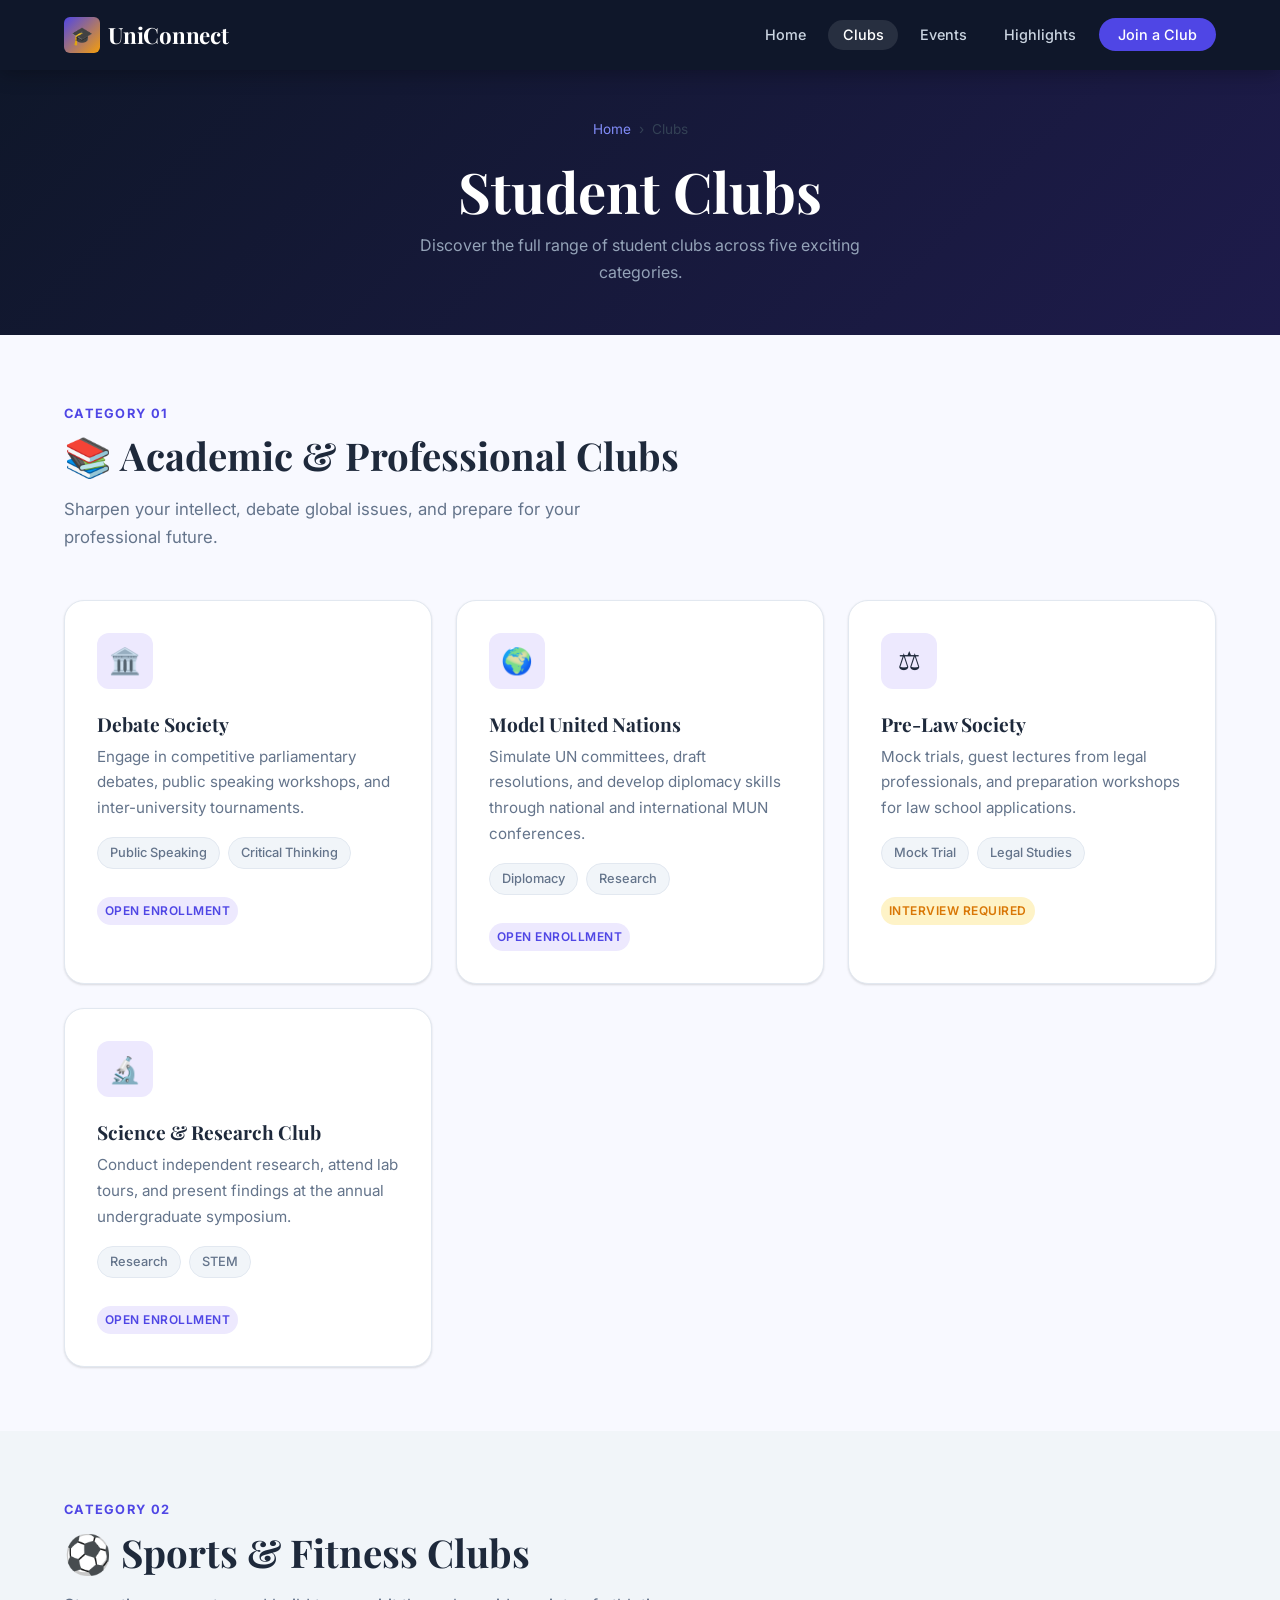
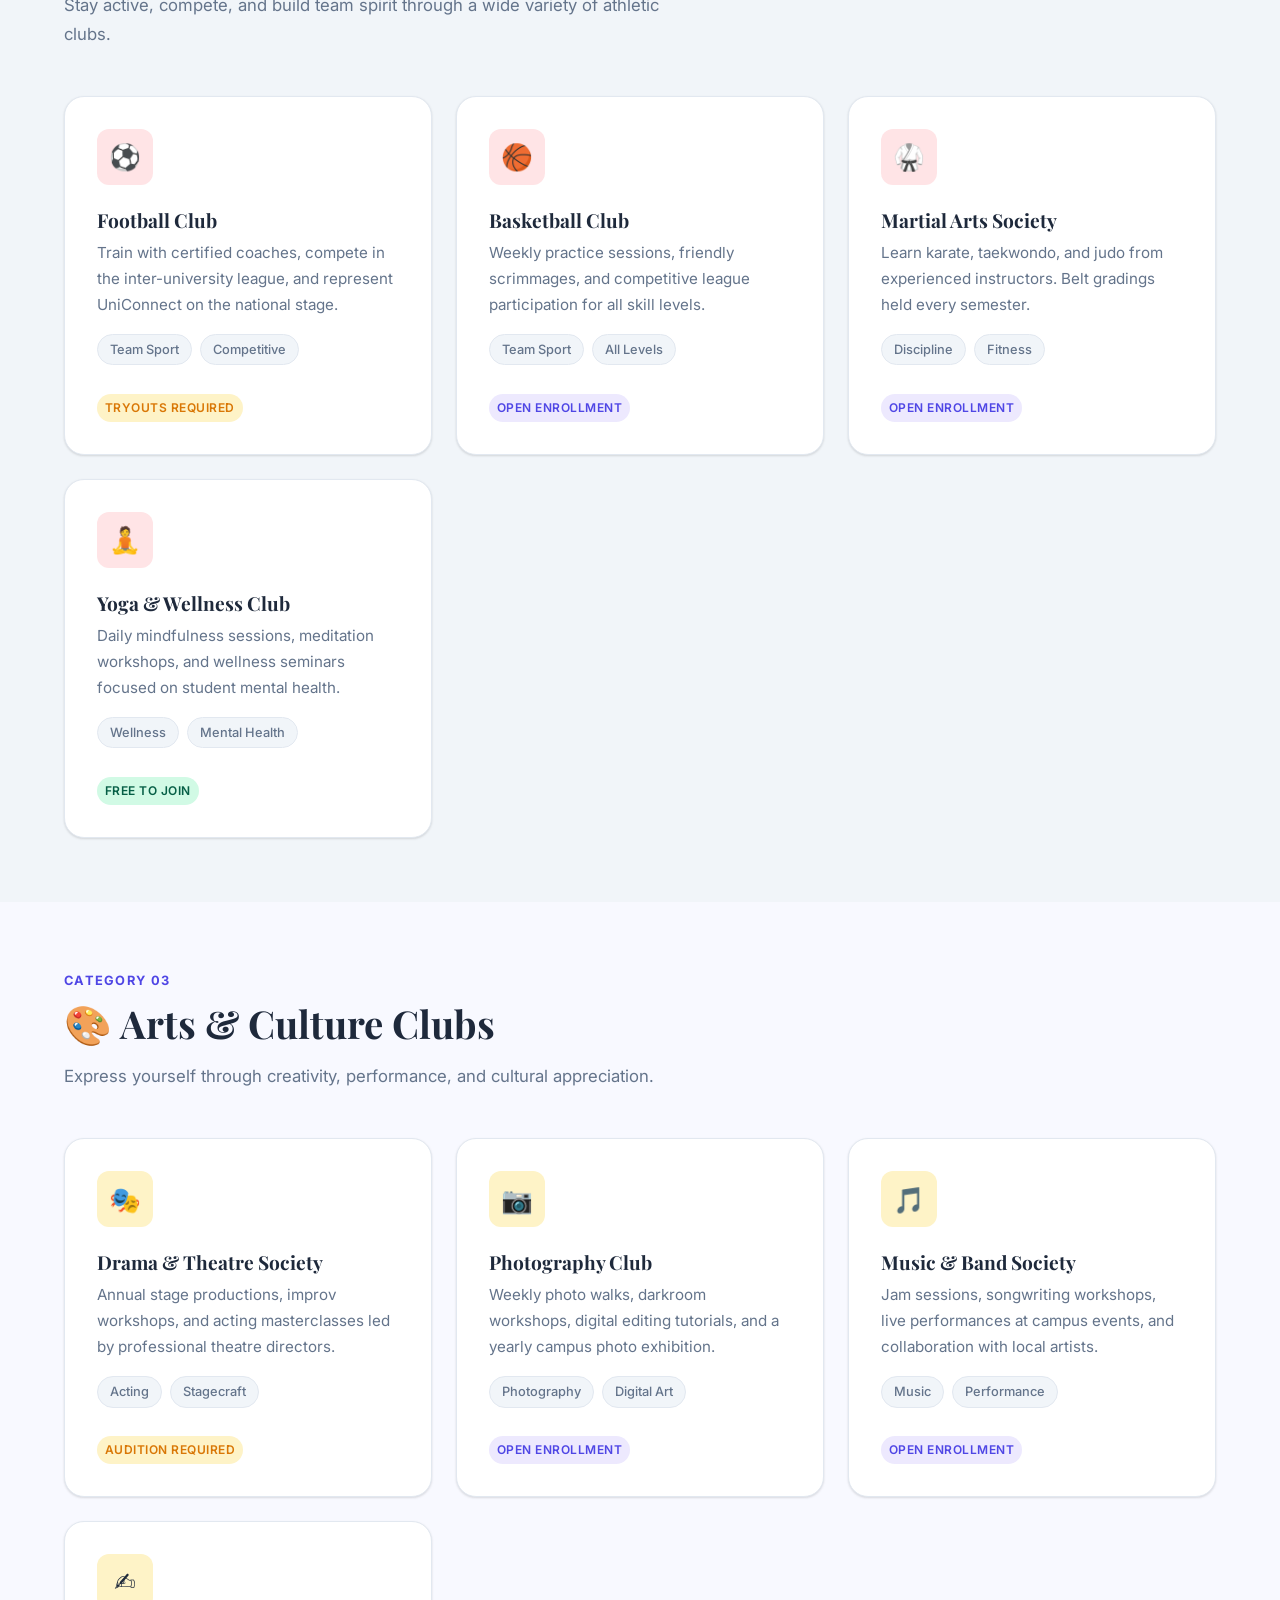
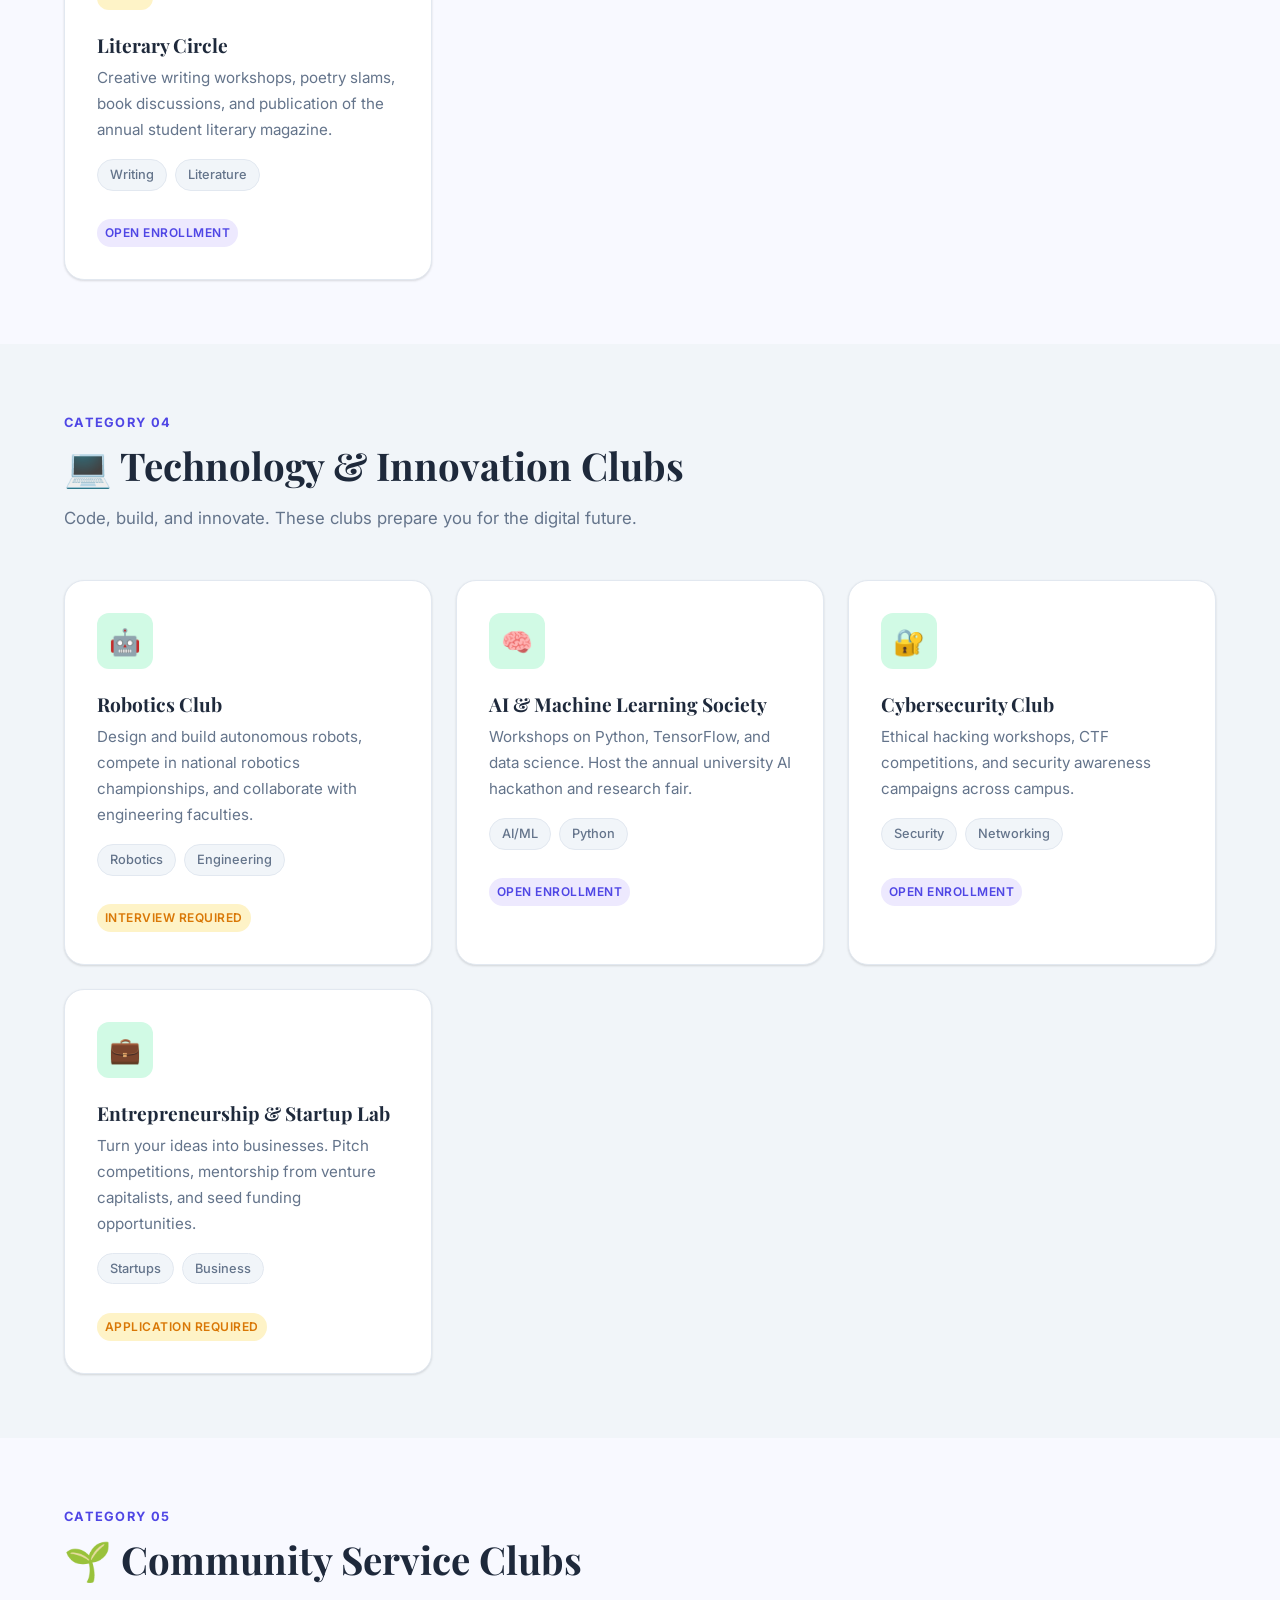
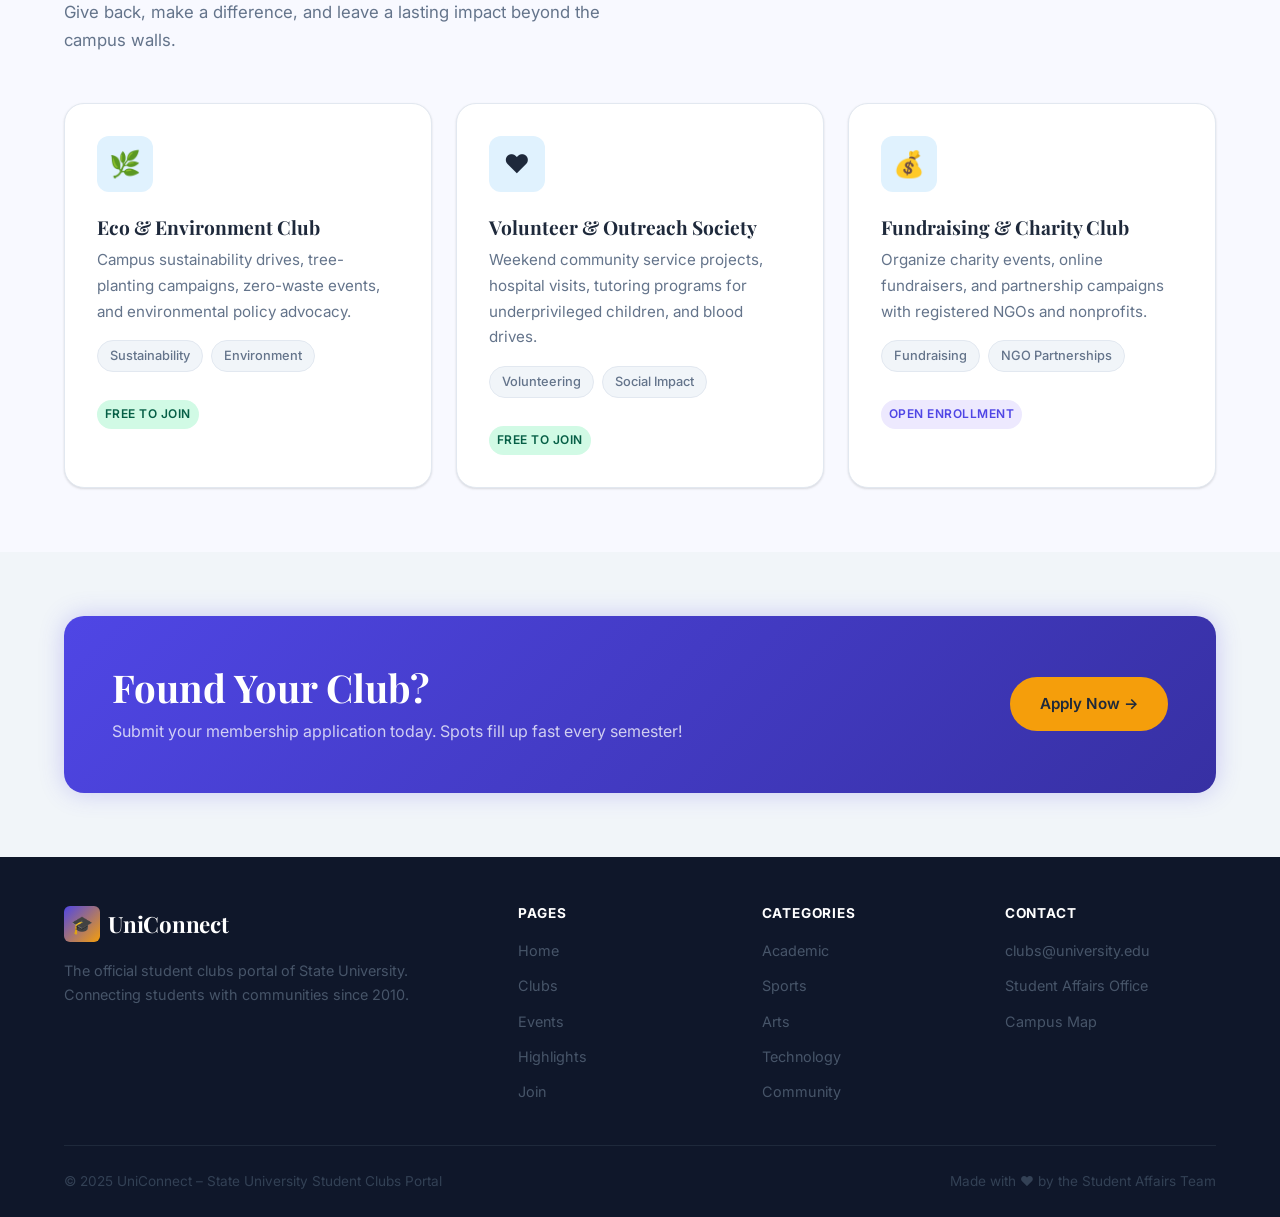
==== src/clubs.html @ 22e26b73 "scaffold the assignment project" ====
<!DOCTYPE html>
<html lang="en">
<head>
  <meta charset="UTF-8" />
  <meta name="viewport" content="width=device-width, initial-scale=1.0" />
  <meta name="description" content="Explore all student club categories at UniConnect – Academic, Sports, Arts, Technology, and Community Service clubs for every student." />
  <title>Student Clubs | UniConnect</title>
  <link rel="stylesheet" href="../styles/style.css" />
</head>
<body>

  <!-- ========== NAVBAR ========== -->
  <nav class="navbar" role="navigation" aria-label="Main navigation">
    <div class="container">
      <a href="index.html" class="nav-brand">
        <div class="brand-icon">🎓</div>
        UniConnect
      </a>
      <button class="nav-toggle" id="navToggle" aria-label="Toggle navigation" aria-expanded="false">
        <span></span><span></span><span></span>
      </button>
      <ul class="nav-links" id="navLinks" role="list">
        <li><a href="index.html">Home</a></li>
        <li><a href="clubs.html" class="active" aria-current="page">Clubs</a></li>
        <li><a href="events.html">Events</a></li>
        <li><a href="highlights.html">Highlights</a></li>
        <li><a href="join.html" class="nav-cta">Join a Club</a></li>
      </ul>
    </div>
  </nav>

  <!-- ========== PAGE HEADER ========== -->
  <header class="page-header" id="clubs-header">
    <div class="container">
      <nav class="breadcrumb" aria-label="Breadcrumb">
        <a href="index.html">Home</a>
        <span>›</span>
        <span>Clubs</span>
      </nav>
      <h1>Student Clubs</h1>
      <p>Discover the full range of student clubs across five exciting categories.</p>
    </div>
  </header>

  <!-- ========== ACADEMIC CLUBS ========== -->
  <section class="section" id="academic">
    <div class="container">
      <div class="section-header">
        <span class="section-label">Category 01</span>
        <h2>📚 Academic &amp; Professional Clubs</h2>
        <p>Sharpen your intellect, debate global issues, and prepare for your professional future.</p>
      </div>
      <div class="cards-grid">

        <div class="card">
          <div class="card-icon card-icon-primary">🏛️</div>
          <h3>Debate Society</h3>
          <p>Engage in competitive parliamentary debates, public speaking workshops, and inter-university tournaments.</p>
          <div class="tags">
            <span class="tag">Public Speaking</span>
            <span class="tag">Critical Thinking</span>
          </div>
          <br/>
          <span class="badge badge-primary">Open Enrollment</span>
        </div>

        <div class="card">
          <div class="card-icon card-icon-primary">🌍</div>
          <h3>Model United Nations</h3>
          <p>Simulate UN committees, draft resolutions, and develop diplomacy skills through national and international MUN conferences.</p>
          <div class="tags">
            <span class="tag">Diplomacy</span>
            <span class="tag">Research</span>
          </div>
          <br/>
          <span class="badge badge-primary">Open Enrollment</span>
        </div>

        <div class="card">
          <div class="card-icon card-icon-primary">⚖️</div>
          <h3>Pre-Law Society</h3>
          <p>Mock trials, guest lectures from legal professionals, and preparation workshops for law school applications.</p>
          <div class="tags">
            <span class="tag">Mock Trial</span>
            <span class="tag">Legal Studies</span>
          </div>
          <br/>
          <span class="badge badge-accent">Interview Required</span>
        </div>

        <div class="card">
          <div class="card-icon card-icon-primary">🔬</div>
          <h3>Science &amp; Research Club</h3>
          <p>Conduct independent research, attend lab tours, and present findings at the annual undergraduate symposium.</p>
          <div class="tags">
            <span class="tag">Research</span>
            <span class="tag">STEM</span>
          </div>
          <br/>
          <span class="badge badge-primary">Open Enrollment</span>
        </div>

      </div>
    </div>
  </section>

  <!-- ========== SPORTS CLUBS ========== -->
  <section class="section section-alt" id="sports">
    <div class="container">
      <div class="section-header">
        <span class="section-label">Category 02</span>
        <h2>⚽ Sports &amp; Fitness Clubs</h2>
        <p>Stay active, compete, and build team spirit through a wide variety of athletic clubs.</p>
      </div>
      <div class="cards-grid">

        <div class="card">
          <div class="card-icon card-icon-rose">⚽</div>
          <h3>Football Club</h3>
          <p>Train with certified coaches, compete in the inter-university league, and represent UniConnect on the national stage.</p>
          <div class="tags">
            <span class="tag">Team Sport</span>
            <span class="tag">Competitive</span>
          </div>
          <br/>
          <span class="badge badge-accent">Tryouts Required</span>
        </div>

        <div class="card">
          <div class="card-icon card-icon-rose">🏀</div>
          <h3>Basketball Club</h3>
          <p>Weekly practice sessions, friendly scrimmages, and competitive league participation for all skill levels.</p>
          <div class="tags">
            <span class="tag">Team Sport</span>
            <span class="tag">All Levels</span>
          </div>
          <br/>
          <span class="badge badge-primary">Open Enrollment</span>
        </div>

        <div class="card">
          <div class="card-icon card-icon-rose">🥋</div>
          <h3>Martial Arts Society</h3>
          <p>Learn karate, taekwondo, and judo from experienced instructors. Belt gradings held every semester.</p>
          <div class="tags">
            <span class="tag">Discipline</span>
            <span class="tag">Fitness</span>
          </div>
          <br/>
          <span class="badge badge-primary">Open Enrollment</span>
        </div>

        <div class="card">
          <div class="card-icon card-icon-rose">🧘</div>
          <h3>Yoga &amp; Wellness Club</h3>
          <p>Daily mindfulness sessions, meditation workshops, and wellness seminars focused on student mental health.</p>
          <div class="tags">
            <span class="tag">Wellness</span>
            <span class="tag">Mental Health</span>
          </div>
          <br/>
          <span class="badge badge-success">Free to Join</span>
        </div>

      </div>
    </div>
  </section>

  <!-- ========== ARTS CLUBS ========== -->
  <section class="section" id="arts">
    <div class="container">
      <div class="section-header">
        <span class="section-label">Category 03</span>
        <h2>🎨 Arts &amp; Culture Clubs</h2>
        <p>Express yourself through creativity, performance, and cultural appreciation.</p>
      </div>
      <div class="cards-grid">

        <div class="card">
          <div class="card-icon card-icon-accent">🎭</div>
          <h3>Drama &amp; Theatre Society</h3>
          <p>Annual stage productions, improv workshops, and acting masterclasses led by professional theatre directors.</p>
          <div class="tags">
            <span class="tag">Acting</span>
            <span class="tag">Stagecraft</span>
          </div>
          <br/>
          <span class="badge badge-accent">Audition Required</span>
        </div>

        <div class="card">
          <div class="card-icon card-icon-accent">📷</div>
          <h3>Photography Club</h3>
          <p>Weekly photo walks, darkroom workshops, digital editing tutorials, and a yearly campus photo exhibition.</p>
          <div class="tags">
            <span class="tag">Photography</span>
            <span class="tag">Digital Art</span>
          </div>
          <br/>
          <span class="badge badge-primary">Open Enrollment</span>
        </div>

        <div class="card">
          <div class="card-icon card-icon-accent">🎵</div>
          <h3>Music &amp; Band Society</h3>
          <p>Jam sessions, songwriting workshops, live performances at campus events, and collaboration with local artists.</p>
          <div class="tags">
            <span class="tag">Music</span>
            <span class="tag">Performance</span>
          </div>
          <br/>
          <span class="badge badge-primary">Open Enrollment</span>
        </div>

        <div class="card">
          <div class="card-icon card-icon-accent">✍️</div>
          <h3>Literary Circle</h3>
          <p>Creative writing workshops, poetry slams, book discussions, and publication of the annual student literary magazine.</p>
          <div class="tags">
            <span class="tag">Writing</span>
            <span class="tag">Literature</span>
          </div>
          <br/>
          <span class="badge badge-primary">Open Enrollment</span>
        </div>

      </div>
    </div>
  </section>

  <!-- ========== TECH CLUBS ========== -->
  <section class="section section-alt" id="tech">
    <div class="container">
      <div class="section-header">
        <span class="section-label">Category 04</span>
        <h2>💻 Technology &amp; Innovation Clubs</h2>
        <p>Code, build, and innovate. These clubs prepare you for the digital future.</p>
      </div>
      <div class="cards-grid">

        <div class="card">
          <div class="card-icon card-icon-success">🤖</div>
          <h3>Robotics Club</h3>
          <p>Design and build autonomous robots, compete in national robotics championships, and collaborate with engineering faculties.</p>
          <div class="tags">
            <span class="tag">Robotics</span>
            <span class="tag">Engineering</span>
          </div>
          <br/>
          <span class="badge badge-accent">Interview Required</span>
        </div>

        <div class="card">
          <div class="card-icon card-icon-success">🧠</div>
          <h3>AI &amp; Machine Learning Society</h3>
          <p>Workshops on Python, TensorFlow, and data science. Host the annual university AI hackathon and research fair.</p>
          <div class="tags">
            <span class="tag">AI/ML</span>
            <span class="tag">Python</span>
          </div>
          <br/>
          <span class="badge badge-primary">Open Enrollment</span>
        </div>

        <div class="card">
          <div class="card-icon card-icon-success">🔐</div>
          <h3>Cybersecurity Club</h3>
          <p>Ethical hacking workshops, CTF competitions, and security awareness campaigns across campus.</p>
          <div class="tags">
            <span class="tag">Security</span>
            <span class="tag">Networking</span>
          </div>
          <br/>
          <span class="badge badge-primary">Open Enrollment</span>
        </div>

        <div class="card">
          <div class="card-icon card-icon-success">💼</div>
          <h3>Entrepreneurship &amp; Startup Lab</h3>
          <p>Turn your ideas into businesses. Pitch competitions, mentorship from venture capitalists, and seed funding opportunities.</p>
          <div class="tags">
            <span class="tag">Startups</span>
            <span class="tag">Business</span>
          </div>
          <br/>
          <span class="badge badge-accent">Application Required</span>
        </div>

      </div>
    </div>
  </section>

  <!-- ========== COMMUNITY CLUBS ========== -->
  <section class="section" id="community">
    <div class="container">
      <div class="section-header">
        <span class="section-label">Category 05</span>
        <h2>🌱 Community Service Clubs</h2>
        <p>Give back, make a difference, and leave a lasting impact beyond the campus walls.</p>
      </div>
      <div class="cards-grid">

        <div class="card">
          <div class="card-icon card-icon-sky">🌿</div>
          <h3>Eco &amp; Environment Club</h3>
          <p>Campus sustainability drives, tree-planting campaigns, zero-waste events, and environmental policy advocacy.</p>
          <div class="tags">
            <span class="tag">Sustainability</span>
            <span class="tag">Environment</span>
          </div>
          <br/>
          <span class="badge badge-success">Free to Join</span>
        </div>

        <div class="card">
          <div class="card-icon card-icon-sky">❤️</div>
          <h3>Volunteer &amp; Outreach Society</h3>
          <p>Weekend community service projects, hospital visits, tutoring programs for underprivileged children, and blood drives.</p>
          <div class="tags">
            <span class="tag">Volunteering</span>
            <span class="tag">Social Impact</span>
          </div>
          <br/>
          <span class="badge badge-success">Free to Join</span>
        </div>

        <div class="card">
          <div class="card-icon card-icon-sky">💰</div>
          <h3>Fundraising &amp; Charity Club</h3>
          <p>Organize charity events, online fundraisers, and partnership campaigns with registered NGOs and nonprofits.</p>
          <div class="tags">
            <span class="tag">Fundraising</span>
            <span class="tag">NGO Partnerships</span>
          </div>
          <br/>
          <span class="badge badge-primary">Open Enrollment</span>
        </div>

      </div>
    </div>
  </section>

  <!-- ========== JOIN CTA ========== -->
  <section class="section section-alt">
    <div class="container">
      <div class="spotlight">
        <div>
          <h2>Found Your Club?</h2>
          <p>Submit your membership application today. Spots fill up fast every semester!</p>
        </div>
        <a href="join.html" class="btn btn-accent">Apply Now →</a>
      </div>
    </div>
  </section>

  <!-- ========== FOOTER ========== -->
  <footer id="site-footer" role="contentinfo">
    <div class="container">
      <div class="footer-grid">
        <div class="footer-brand">
          <a href="index.html" class="nav-brand" style="margin-bottom:1rem;display:inline-flex;">
            <div class="brand-icon">🎓</div>
            UniConnect
          </a>
          <p>The official student clubs portal of State University. Connecting students with communities since 2010.</p>
        </div>
        <div class="footer-col">
          <h4>Pages</h4>
          <ul>
            <li><a href="index.html">Home</a></li>
            <li><a href="clubs.html">Clubs</a></li>
            <li><a href="events.html">Events</a></li>
            <li><a href="highlights.html">Highlights</a></li>
            <li><a href="join.html">Join</a></li>
          </ul>
        </div>
        <div class="footer-col">
          <h4>Categories</h4>
          <ul>
            <li><a href="#academic">Academic</a></li>
            <li><a href="#sports">Sports</a></li>
            <li><a href="#arts">Arts</a></li>
            <li><a href="#tech">Technology</a></li>
            <li><a href="#community">Community</a></li>
          </ul>
        </div>
        <div class="footer-col">
          <h4>Contact</h4>
          <ul>
            <li><a href="mailto:clubs@university.edu">clubs@university.edu</a></li>
            <li><a href="#">Student Affairs Office</a></li>
            <li><a href="#">Campus Map</a></li>
          </ul>
        </div>
      </div>
      <div class="footer-bottom">
        <p>&copy; 2025 UniConnect – State University Student Clubs Portal</p>
        <p>Made with ❤️ by the Student Affairs Team</p>
      </div>
    </div>
  </footer>

  <script>
    const toggle = document.getElementById('navToggle');
    const links  = document.getElementById('navLinks');
    toggle.addEventListener('click', () => {
      const isOpen = links.classList.toggle('open');
      toggle.setAttribute('aria-expanded', isOpen);
    });
  </script>
</body>
</html>
---- styles/style.css ----
/* =========================================================
   UniConnect – University Student Clubs Portal
   Shared Stylesheet  |  styles/style.css
   ========================================================= */

/* ----------------------------------------------------------
   1. Google Fonts Import
   ---------------------------------------------------------- */
@import url('https://fonts.googleapis.com/css2?family=Inter:wght@300;400;500;600;700;800&family=Playfair+Display:wght@700;800&display=swap');

/* ----------------------------------------------------------
   2. CSS Custom Properties (Design Tokens)
   ---------------------------------------------------------- */
:root {
  /* Colour palette */
  --clr-primary:        #4f46e5;   /* indigo-600 */
  --clr-primary-dark:   #3730a3;   /* indigo-800 */
  --clr-primary-light:  #818cf8;   /* indigo-400 */
  --clr-accent:         #f59e0b;   /* amber-500  */
  --clr-accent-dark:    #d97706;   /* amber-600  */
  --clr-success:        #10b981;   /* emerald-500*/
  --clr-danger:         #ef4444;   /* red-500    */

  /* Neutral palette */
  --clr-bg:             #f8f9ff;
  --clr-surface:        #ffffff;
  --clr-surface-2:      #f1f5f9;
  --clr-border:         #e2e8f0;
  --clr-text:           #1e293b;
  --clr-text-muted:     #64748b;
  --clr-text-light:     #ffffff;

  /* Dark navy for nav / footer */
  --clr-nav-bg:         #0f172a;
  --clr-nav-text:       #cbd5e1;

  /* Typography */
  --ff-body:            'Inter', system-ui, sans-serif;
  --ff-heading:         'Playfair Display', Georgia, serif;

  /* Spacing scale */
  --space-xs:  0.25rem;
  --space-sm:  0.5rem;
  --space-md:  1rem;
  --space-lg:  1.5rem;
  --space-xl:  2rem;
  --space-2xl: 3rem;
  --space-3xl: 4rem;

  /* Border radius */
  --radius-sm:  6px;
  --radius-md:  12px;
  --radius-lg:  20px;
  --radius-full: 9999px;

  /* Shadows */
  --shadow-sm:  0 1px 3px rgba(0,0,0,.08), 0 1px 2px rgba(0,0,0,.06);
  --shadow-md:  0 4px 16px rgba(0,0,0,.10);
  --shadow-lg:  0 10px 40px rgba(0,0,0,.12);
  --shadow-glow:0 0 24px rgba(79,70,229,.25);

  /* Transitions */
  --transition: 0.25s ease;
  --transition-slow: 0.4s ease;

  /* Layout */
  --max-width: 1200px;
  --nav-height: 70px;
}

/* ----------------------------------------------------------
   3. Reset & Base
   ---------------------------------------------------------- */
*, *::before, *::after {
  box-sizing: border-box;
  margin: 0;
  padding: 0;
}

html {
  scroll-behavior: smooth;
  font-size: 16px;
}

body {
  font-family: var(--ff-body);
  background: var(--clr-bg);
  color: var(--clr-text);
  line-height: 1.7;
  min-height: 100vh;
  display: flex;
  flex-direction: column;
}

img {
  max-width: 100%;
  height: auto;
  display: block;
}

a {
  color: var(--clr-primary);
  text-decoration: none;
  transition: color var(--transition);
}

a:hover { color: var(--clr-primary-dark); }

ul, ol { list-style: none; }

/* ----------------------------------------------------------
   4. Typography
   ---------------------------------------------------------- */
h1, h2, h3, h4 {
  font-family: var(--ff-heading);
  line-height: 1.2;
  color: var(--clr-text);
}

h1 { font-size: clamp(2rem, 5vw, 3.5rem); }
h2 { font-size: clamp(1.6rem, 3.5vw, 2.4rem); }
h3 { font-size: clamp(1.2rem, 2.5vw, 1.6rem); }
h4 { font-size: 1.1rem; }

p  { margin-bottom: var(--space-md); color: var(--clr-text-muted); }

/* ----------------------------------------------------------
   5. Utility Classes
   ---------------------------------------------------------- */
.container {
  max-width: var(--max-width);
  margin: 0 auto;
  padding: 0 var(--space-lg);
}

.section {
  padding: var(--space-3xl) 0;
}

.section-alt {
  background: var(--clr-surface-2);
}

.text-center { text-align: center; }

.badge {
  display: inline-block;
  padding: var(--space-xs) var(--space-sm);
  border-radius: var(--radius-full);
  font-size: 0.75rem;
  font-weight: 600;
  letter-spacing: .04em;
  text-transform: uppercase;
}

.badge-primary  { background: #ede9fe; color: var(--clr-primary); }
.badge-accent   { background: #fef3c7; color: var(--clr-accent-dark); }
.badge-success  { background: #d1fae5; color: #065f46; }
.badge-danger   { background: #fee2e2; color: #991b1b; }

/* ----------------------------------------------------------
   6. Buttons
   ---------------------------------------------------------- */
.btn {
  display: inline-flex;
  align-items: center;
  gap: var(--space-sm);
  padding: 0.75rem 1.75rem;
  border-radius: var(--radius-full);
  font-family: var(--ff-body);
  font-size: 0.95rem;
  font-weight: 600;
  cursor: pointer;
  border: 2px solid transparent;
  transition: all var(--transition);
  white-space: nowrap;
}

.btn-primary {
  background: var(--clr-primary);
  color: var(--clr-text-light);
  box-shadow: var(--shadow-glow);
}

.btn-primary:hover {
  background: var(--clr-primary-dark);
  color: var(--clr-text-light);
  transform: translateY(-2px);
  box-shadow: 0 8px 30px rgba(79,70,229,.4);
}

.btn-outline {
  background: transparent;
  color: var(--clr-primary);
  border-color: var(--clr-primary);
}

.btn-outline:hover {
  background: var(--clr-primary);
  color: var(--clr-text-light);
  transform: translateY(-2px);
}

.btn-accent {
  background: var(--clr-accent);
  color: var(--clr-text);
  border-color: var(--clr-accent);
}

.btn-accent:hover {
  background: var(--clr-accent-dark);
  color: var(--clr-text);
  transform: translateY(-2px);
}

/* ----------------------------------------------------------
   7. Navigation Bar
   ---------------------------------------------------------- */
.navbar {
  position: sticky;
  top: 0;
  z-index: 100;
  height: var(--nav-height);
  background: var(--clr-nav-bg);
  box-shadow: 0 2px 20px rgba(0,0,0,.3);
  display: flex;
  align-items: center;
}

.navbar .container {
  display: flex;
  align-items: center;
  justify-content: space-between;
  width: 100%;
}

.nav-brand {
  display: flex;
  align-items: center;
  gap: var(--space-sm);
  color: var(--clr-text-light);
  font-family: var(--ff-heading);
  font-size: 1.4rem;
  font-weight: 700;
  letter-spacing: -.01em;
}

.nav-brand .brand-icon {
  width: 36px;
  height: 36px;
  background: linear-gradient(135deg, var(--clr-primary), var(--clr-accent));
  border-radius: var(--radius-sm);
  display: flex;
  align-items: center;
  justify-content: center;
  font-size: 1.1rem;
}

.nav-links {
  display: flex;
  align-items: center;
  gap: var(--space-sm);
}

.nav-links a {
  color: var(--clr-nav-text);
  font-size: 0.9rem;
  font-weight: 500;
  padding: 0.4rem 0.9rem;
  border-radius: var(--radius-full);
  transition: all var(--transition);
}

.nav-links a:hover,
.nav-links a.active {
  color: var(--clr-text-light);
  background: rgba(255,255,255,.1);
}

.nav-links a.nav-cta {
  background: var(--clr-primary);
  color: var(--clr-text-light);
  padding: 0.5rem 1.2rem;
}

.nav-links a.nav-cta:hover {
  background: var(--clr-primary-light);
}

/* Hamburger toggle (hidden on desktop) */
.nav-toggle {
  display: none;
  background: none;
  border: none;
  cursor: pointer;
  flex-direction: column;
  gap: 5px;
  padding: 4px;
}

.nav-toggle span {
  display: block;
  width: 24px;
  height: 2px;
  background: var(--clr-text-light);
  border-radius: 2px;
  transition: all var(--transition);
}

/* ----------------------------------------------------------
   8. Hero / Banner
   ---------------------------------------------------------- */
.hero {
  background: linear-gradient(135deg, #0f172a 0%, #1e1b4b 40%, #312e81 100%);
  color: var(--clr-text-light);
  padding: var(--space-3xl) 0;
  position: relative;
  overflow: hidden;
}

.hero::before {
  content: '';
  position: absolute;
  inset: 0;
  background: url("data:image/svg+xml,%3Csvg width='60' height='60' viewBox='0 0 60 60' xmlns='http://www.w3.org/2000/svg'%3E%3Cg fill='none' fill-rule='evenodd'%3E%3Cg fill='%23ffffff' fill-opacity='0.03'%3E%3Cpath d='M36 34v-4h-2v4h-4v2h4v4h2v-4h4v-2h-4zm0-30V0h-2v4h-4v2h4v4h2V6h4V4h-4zM6 34v-4H4v4H0v2h4v4h2v-4h4v-2H6zM6 4V0H4v4H0v2h4v4h2V6h4V4H6z'/%3E%3C/g%3E%3C/g%3E%3C/svg%3E");
  opacity: 1;
}

.hero .container { position: relative; z-index: 1; }

.hero-label {
  display: inline-block;
  background: rgba(255,255,255,.1);
  border: 1px solid rgba(255,255,255,.2);
  color: var(--clr-primary-light);
  font-size: 0.8rem;
  font-weight: 600;
  letter-spacing: .08em;
  text-transform: uppercase;
  padding: 0.35rem 1rem;
  border-radius: var(--radius-full);
  margin-bottom: var(--space-lg);
}

.hero h1 {
  color: var(--clr-text-light);
  margin-bottom: var(--space-lg);
}

.hero h1 span {
  background: linear-gradient(135deg, var(--clr-primary-light), var(--clr-accent));
  -webkit-background-clip: text;
  -webkit-text-fill-color: transparent;
  background-clip: text;
}

.hero p {
  color: #94a3b8;
  font-size: 1.1rem;
  max-width: 600px;
  margin-bottom: var(--space-xl);
}

.hero-actions {
  display: flex;
  flex-wrap: wrap;
  gap: var(--space-md);
}

.hero-stats {
  display: flex;
  flex-wrap: wrap;
  gap: var(--space-xl);
  margin-top: var(--space-2xl);
  padding-top: var(--space-2xl);
  border-top: 1px solid rgba(255,255,255,.1);
}

.hero-stat .stat-number {
  font-family: var(--ff-heading);
  font-size: 2rem;
  font-weight: 800;
  color: var(--clr-text-light);
  line-height: 1;
}

.hero-stat .stat-label {
  font-size: 0.85rem;
  color: #64748b;
  margin-top: var(--space-xs);
}

/* ----------------------------------------------------------
   9. Section Headers
   ---------------------------------------------------------- */
.section-header {
  margin-bottom: var(--space-2xl);
}

.section-header .section-label {
  display: inline-block;
  color: var(--clr-primary);
  font-size: 0.8rem;
  font-weight: 700;
  letter-spacing: .1em;
  text-transform: uppercase;
  margin-bottom: var(--space-sm);
}

.section-header h2 {
  margin-bottom: var(--space-md);
}

.section-header p {
  max-width: 600px;
  font-size: 1.05rem;
}

.section-header.text-center p {
  margin-left: auto;
  margin-right: auto;
}

/* ----------------------------------------------------------
   10. Cards
   ---------------------------------------------------------- */
.cards-grid {
  display: grid;
  grid-template-columns: repeat(auto-fit, minmax(280px, 1fr));
  gap: var(--space-lg);
}

.card {
  background: var(--clr-surface);
  border-radius: var(--radius-lg);
  padding: var(--space-xl);
  box-shadow: var(--shadow-sm);
  border: 1px solid var(--clr-border);
  transition: all var(--transition);
  position: relative;
  overflow: hidden;
}

.card::before {
  content: '';
  position: absolute;
  top: 0; left: 0; right: 0;
  height: 4px;
  background: linear-gradient(90deg, var(--clr-primary), var(--clr-accent));
  opacity: 0;
  transition: opacity var(--transition);
}

.card:hover {
  transform: translateY(-6px);
  box-shadow: var(--shadow-lg);
  border-color: var(--clr-primary-light);
}

.card:hover::before { opacity: 1; }

.card-icon {
  width: 56px;
  height: 56px;
  border-radius: var(--radius-md);
  display: flex;
  align-items: center;
  justify-content: center;
  font-size: 1.6rem;
  margin-bottom: var(--space-lg);
}

.card-icon-primary { background: #ede9fe; }
.card-icon-accent  { background: #fef3c7; }
.card-icon-success { background: #d1fae5; }
.card-icon-rose    { background: #ffe4e6; }
.card-icon-sky     { background: #e0f2fe; }

.card h3 {
  margin-bottom: var(--space-sm);
  font-size: 1.2rem;
}

.card p { margin-bottom: var(--space-md); font-size: 0.95rem; }

.card-link {
  font-size: 0.9rem;
  font-weight: 600;
  color: var(--clr-primary);
  display: inline-flex;
  align-items: center;
  gap: 4px;
}

.card-link::after {
  content: '→';
  transition: transform var(--transition);
}

.card:hover .card-link::after {
  transform: translateX(4px);
}

/* ----------------------------------------------------------
   11. Events / Table
   ---------------------------------------------------------- */
.events-table-wrapper {
  overflow-x: auto;
  border-radius: var(--radius-lg);
  box-shadow: var(--shadow-md);
  border: 1px solid var(--clr-border);
}

table {
  width: 100%;
  border-collapse: collapse;
  background: var(--clr-surface);
}

thead {
  background: var(--clr-primary);
  color: var(--clr-text-light);
}

thead th {
  padding: var(--space-md) var(--space-lg);
  text-align: left;
  font-size: 0.85rem;
  font-weight: 600;
  letter-spacing: .05em;
  text-transform: uppercase;
}

tbody tr {
  border-bottom: 1px solid var(--clr-border);
  transition: background var(--transition);
}

tbody tr:last-child { border-bottom: none; }
tbody tr:hover { background: var(--clr-surface-2); }

tbody td {
  padding: var(--space-md) var(--space-lg);
  font-size: 0.95rem;
  vertical-align: middle;
}

.event-card {
  background: var(--clr-surface);
  border-radius: var(--radius-lg);
  padding: var(--space-lg);
  box-shadow: var(--shadow-sm);
  border: 1px solid var(--clr-border);
  display: flex;
  gap: var(--space-lg);
  transition: all var(--transition);
}

.event-card:hover {
  box-shadow: var(--shadow-md);
  transform: translateY(-3px);
}

.event-date-box {
  min-width: 60px;
  height: 60px;
  background: linear-gradient(135deg, var(--clr-primary), var(--clr-primary-dark));
  border-radius: var(--radius-md);
  display: flex;
  flex-direction: column;
  align-items: center;
  justify-content: center;
  color: white;
  flex-shrink: 0;
}

.event-date-box .day {
  font-size: 1.4rem;
  font-weight: 800;
  line-height: 1;
}

.event-date-box .month {
  font-size: 0.65rem;
  font-weight: 600;
  letter-spacing: .06em;
  text-transform: uppercase;
}

/* ----------------------------------------------------------
   12. Form Styles
   ---------------------------------------------------------- */
.form-card {
  background: var(--clr-surface);
  border-radius: var(--radius-lg);
  padding: var(--space-2xl);
  box-shadow: var(--shadow-lg);
  border: 1px solid var(--clr-border);
  max-width: 680px;
  margin: 0 auto;
}

.form-group {
  margin-bottom: var(--space-lg);
}

.form-row {
  display: grid;
  grid-template-columns: 1fr 1fr;
  gap: var(--space-lg);
}

label {
  display: block;
  font-size: 0.9rem;
  font-weight: 600;
  color: var(--clr-text);
  margin-bottom: var(--space-xs);
}

label span.required { color: var(--clr-danger); }

input[type="text"],
input[type="email"],
input[type="tel"],
select,
textarea {
  width: 100%;
  padding: 0.75rem var(--space-md);
  border: 2px solid var(--clr-border);
  border-radius: var(--radius-md);
  font-family: var(--ff-body);
  font-size: 0.95rem;
  color: var(--clr-text);
  background: var(--clr-bg);
  transition: all var(--transition);
  outline: none;
}

input:focus,
select:focus,
textarea:focus {
  border-color: var(--clr-primary);
  background: var(--clr-surface);
  box-shadow: 0 0 0 4px rgba(79,70,229,.1);
}

textarea { resize: vertical; min-height: 130px; }

.form-submit {
  width: 100%;
  padding: 0.9rem;
  font-size: 1rem;
}

/* ----------------------------------------------------------
   13. Testimonials / Highlights
   ---------------------------------------------------------- */
.testimonial-card {
  background: var(--clr-surface);
  border-radius: var(--radius-lg);
  padding: var(--space-xl);
  box-shadow: var(--shadow-sm);
  border: 1px solid var(--clr-border);
  transition: all var(--transition);
}

.testimonial-card:hover {
  transform: translateY(-4px);
  box-shadow: var(--shadow-md);
}

.testimonial-card blockquote {
  font-style: italic;
  color: var(--clr-text-muted);
  font-size: 0.95rem;
  line-height: 1.8;
  margin-bottom: var(--space-lg);
  position: relative;
}

.testimonial-card blockquote::before {
  content: '"';
  font-family: var(--ff-heading);
  font-size: 4rem;
  color: var(--clr-primary-light);
  opacity: .4;
  position: absolute;
  top: -20px;
  left: -10px;
  line-height: 1;
}

.testimonial-author {
  display: flex;
  align-items: center;
  gap: var(--space-md);
}

.avatar {
  width: 46px;
  height: 46px;
  border-radius: 50%;
  background: linear-gradient(135deg, var(--clr-primary), var(--clr-accent));
  display: flex;
  align-items: center;
  justify-content: center;
  color: white;
  font-weight: 700;
  font-size: 1rem;
  flex-shrink: 0;
}

.author-info .name { font-weight: 700; font-size: 0.9rem; color: var(--clr-text); }
.author-info .role { font-size: 0.8rem; color: var(--clr-text-muted); }

/* ----------------------------------------------------------
   14. Spotlight / Feature Banner
   ---------------------------------------------------------- */
.spotlight {
  background: linear-gradient(135deg, var(--clr-primary) 0%, var(--clr-primary-dark) 100%);
  border-radius: var(--radius-lg);
  padding: var(--space-2xl);
  color: var(--clr-text-light);
  display: flex;
  align-items: center;
  justify-content: space-between;
  flex-wrap: wrap;
  gap: var(--space-xl);
  box-shadow: var(--shadow-glow);
}

.spotlight h2 { color: var(--clr-text-light); margin-bottom: var(--space-sm); }
.spotlight p  { color: rgba(255,255,255,.75); margin-bottom: 0; }

/* ----------------------------------------------------------
   15. Footer
   ---------------------------------------------------------- */
footer {
  background: var(--clr-nav-bg);
  color: var(--clr-nav-text);
  padding: var(--space-2xl) 0 var(--space-lg);
  margin-top: auto;
}

.footer-grid {
  display: grid;
  grid-template-columns: 2fr 1fr 1fr 1fr;
  gap: var(--space-xl);
  margin-bottom: var(--space-xl);
}

.footer-brand .nav-brand { margin-bottom: var(--space-md); }
.footer-brand p { font-size: 0.9rem; color: #475569; line-height: 1.7; }

.footer-col h4 {
  color: var(--clr-text-light);
  font-family: var(--ff-body);
  font-size: 0.85rem;
  font-weight: 700;
  letter-spacing: .06em;
  text-transform: uppercase;
  margin-bottom: var(--space-md);
}

.footer-col ul li { margin-bottom: var(--space-sm); }

.footer-col ul li a {
  color: #475569;
  font-size: 0.9rem;
  transition: color var(--transition);
}

.footer-col ul li a:hover { color: var(--clr-primary-light); }

.footer-bottom {
  border-top: 1px solid #1e293b;
  padding-top: var(--space-lg);
  display: flex;
  align-items: center;
  justify-content: space-between;
  flex-wrap: wrap;
  gap: var(--space-md);
}

.footer-bottom p { font-size: 0.85rem; color: #334155; margin: 0; }

/* ----------------------------------------------------------
   16. Page Header (inner pages)
   ---------------------------------------------------------- */
.page-header {
  background: linear-gradient(135deg, #0f172a 0%, #1e1b4b 100%);
  padding: var(--space-2xl) 0;
  color: var(--clr-text-light);
  text-align: center;
}

.page-header h1 { color: var(--clr-text-light); margin-bottom: var(--space-sm); }
.page-header p  { color: #94a3b8; margin: 0 auto; max-width: 520px; }

.breadcrumb {
  display: flex;
  align-items: center;
  justify-content: center;
  gap: var(--space-sm);
  font-size: 0.85rem;
  color: #475569;
  margin-bottom: var(--space-md);
}

.breadcrumb a { color: var(--clr-primary-light); }
.breadcrumb span { color: #334155; }

/* ----------------------------------------------------------
   17. Misc Components
   ---------------------------------------------------------- */

/* Steps list */
.steps-list { counter-reset: step-counter; }

.step-item {
  display: flex;
  gap: var(--space-lg);
  margin-bottom: var(--space-xl);
  align-items: flex-start;
}

.step-number {
  width: 44px;
  height: 44px;
  border-radius: 50%;
  background: linear-gradient(135deg, var(--clr-primary), var(--clr-primary-dark));
  color: white;
  font-weight: 800;
  font-size: 1rem;
  display: flex;
  align-items: center;
  justify-content: center;
  flex-shrink: 0;
  box-shadow: var(--shadow-glow);
}

.step-content h3 { font-size: 1.1rem; margin-bottom: var(--space-xs); }
.step-content p  { margin: 0; font-size: 0.95rem; }

/* Tag pills */
.tags {
  display: flex;
  flex-wrap: wrap;
  gap: var(--space-sm);
  margin-top: var(--space-md);
}

.tag {
  padding: 0.25rem 0.75rem;
  background: var(--clr-surface-2);
  border-radius: var(--radius-full);
  font-size: 0.8rem;
  font-weight: 500;
  color: var(--clr-text-muted);
  border: 1px solid var(--clr-border);
}

/* Alert / notice box */
.notice {
  background: #ede9fe;
  border-left: 4px solid var(--clr-primary);
  border-radius: 0 var(--radius-md) var(--radius-md) 0;
  padding: var(--space-md) var(--space-lg);
  font-size: 0.95rem;
  color: var(--clr-primary-dark);
}

/* ----------------------------------------------------------
   18. Animations
   ---------------------------------------------------------- */
@keyframes fadeInUp {
  from { opacity: 0; transform: translateY(24px); }
  to   { opacity: 1; transform: translateY(0); }
}

.animate-in {
  animation: fadeInUp 0.5s ease both;
}

.delay-1 { animation-delay: .1s; }
.delay-2 { animation-delay: .2s; }
.delay-3 { animation-delay: .3s; }

/* ----------------------------------------------------------
   19. Responsive – Tablet (≤ 900px)
   ---------------------------------------------------------- */
@media (max-width: 900px) {
  .footer-grid {
    grid-template-columns: 1fr 1fr;
  }

  .form-row {
    grid-template-columns: 1fr;
  }
}

/* ----------------------------------------------------------
   20. Responsive – Mobile (≤ 640px)
   ---------------------------------------------------------- */
@media (max-width: 640px) {
  :root { --nav-height: 60px; }

  .nav-links {
    display: none;
    position: absolute;
    top: var(--nav-height);
    left: 0; right: 0;
    flex-direction: column;
    align-items: stretch;
    background: var(--clr-nav-bg);
    padding: var(--space-md);
    gap: var(--space-xs);
    box-shadow: 0 8px 24px rgba(0,0,0,.3);
  }

  .nav-links.open { display: flex; }

  .nav-links a {
    padding: 0.75rem var(--space-md);
    border-radius: var(--radius-md);
  }

  .nav-toggle { display: flex; }

  .hero-actions { flex-direction: column; }
  .hero-stats   { gap: var(--space-lg); }

  .footer-grid  { grid-template-columns: 1fr; }
  .footer-bottom { flex-direction: column; text-align: center; }

  .spotlight {
    flex-direction: column;
    text-align: center;
  }

  .event-card   { flex-direction: column; }

  .cards-grid {
    grid-template-columns: 1fr;
  }
}
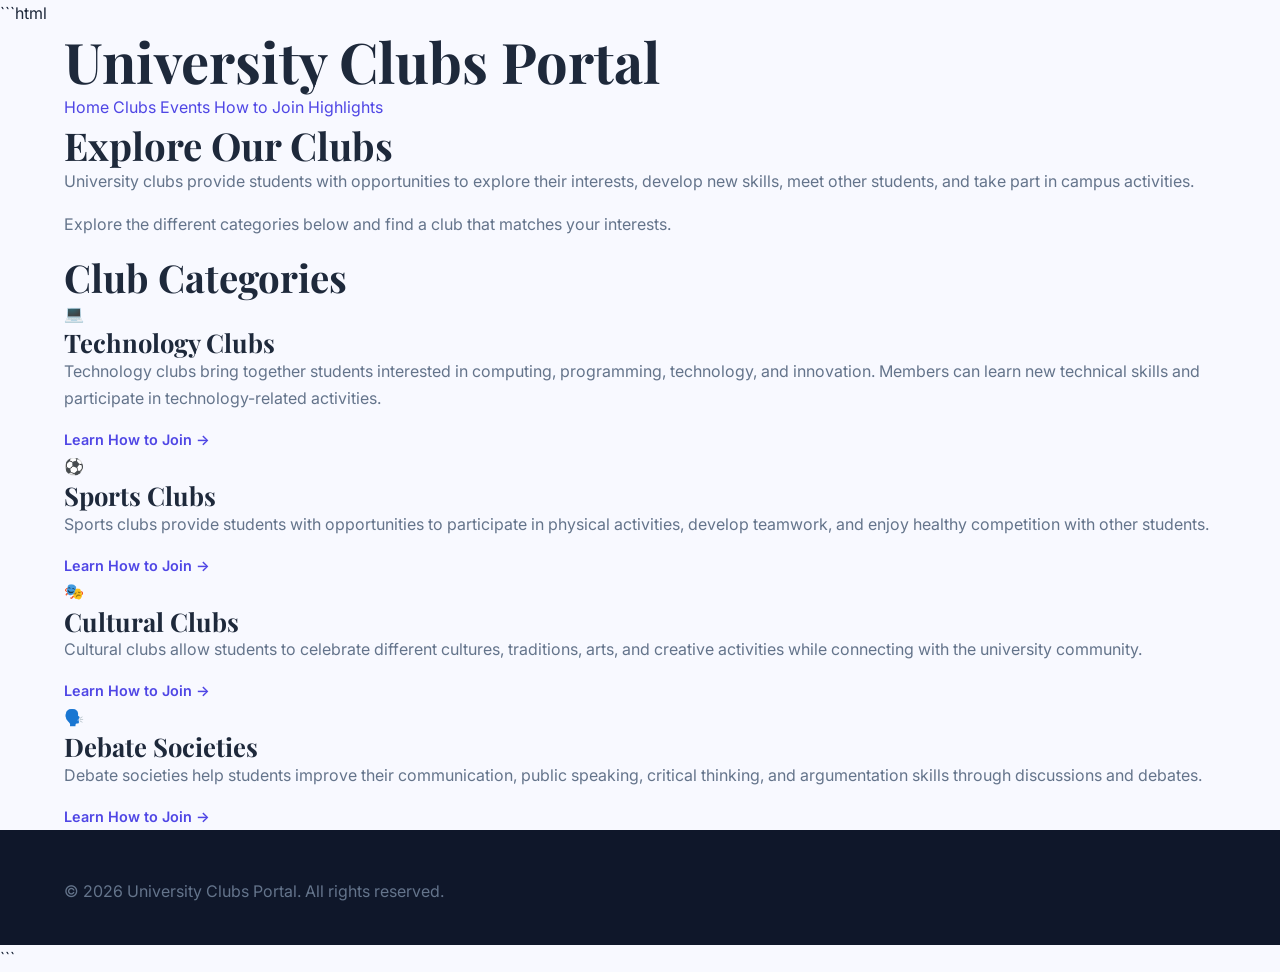
==== commit 9b6121a2: "Add club categories page" ====
--- a/src/clubs.html
+++ b/src/clubs.html
@@ -1,412 +1,138 @@
+```html
 <!DOCTYPE html>
 <html lang="en">
 <head>
-  <meta charset="UTF-8" />
-  <meta name="viewport" content="width=device-width, initial-scale=1.0" />
-  <meta name="description" content="Explore all student club categories at UniConnect – Academic, Sports, Arts, Technology, and Community Service clubs for every student." />
-  <title>Student Clubs | UniConnect</title>
-  <link rel="stylesheet" href="../styles/style.css" />
+    <meta charset="UTF-8">
+    <meta name="viewport" content="width=device-width, initial-scale=1.0">
+    <title>Club Categories | University Clubs Portal</title>
+    <link rel="stylesheet" href="../styles/style.css">
 </head>
+
 <body>
 
-  <!-- ========== NAVBAR ========== -->
-  <nav class="navbar" role="navigation" aria-label="Main navigation">
-    <div class="container">
-      <a href="index.html" class="nav-brand">
-        <div class="brand-icon">🎓</div>
-        UniConnect
-      </a>
-      <button class="nav-toggle" id="navToggle" aria-label="Toggle navigation" aria-expanded="false">
-        <span></span><span></span><span></span>
-      </button>
-      <ul class="nav-links" id="navLinks" role="list">
-        <li><a href="index.html">Home</a></li>
-        <li><a href="clubs.html" class="active" aria-current="page">Clubs</a></li>
-        <li><a href="events.html">Events</a></li>
-        <li><a href="highlights.html">Highlights</a></li>
-        <li><a href="join.html" class="nav-cta">Join a Club</a></li>
-      </ul>
-    </div>
-  </nav>
+    <header class="site-header">
+        <div class="container">
+            <h1>University Clubs Portal</h1>
 
-  <!-- ========== PAGE HEADER ========== -->
-  <header class="page-header" id="clubs-header">
-    <div class="container">
-      <nav class="breadcrumb" aria-label="Breadcrumb">
-        <a href="index.html">Home</a>
-        <span>›</span>
-        <span>Clubs</span>
-      </nav>
-      <h1>Student Clubs</h1>
-      <p>Discover the full range of student clubs across five exciting categories.</p>
-    </div>
-  </header>
+            <nav>
+                <a href="index.html">Home</a>
+                <a href="clubs.html" class="active">Clubs</a>
+                <a href="events.html">Events</a>
+                <a href="join.html">How to Join</a>
+                <a href="highlights.html">Highlights</a>
+            </nav>
+        </div>
+    </header>
 
-  <!-- ========== ACADEMIC CLUBS ========== -->
-  <section class="section" id="academic">
-    <div class="container">
-      <div class="section-header">
-        <span class="section-label">Category 01</span>
-        <h2>📚 Academic &amp; Professional Clubs</h2>
-        <p>Sharpen your intellect, debate global issues, and prepare for your professional future.</p>
-      </div>
-      <div class="cards-grid">
+    <main>
 
-        <div class="card">
-          <div class="card-icon card-icon-primary">🏛️</div>
-          <h3>Debate Society</h3>
-          <p>Engage in competitive parliamentary debates, public speaking workshops, and inter-university tournaments.</p>
-          <div class="tags">
-            <span class="tag">Public Speaking</span>
-            <span class="tag">Critical Thinking</span>
-          </div>
-          <br/>
-          <span class="badge badge-primary">Open Enrollment</span>
+        <section class="page-intro">
+            <div class="container">
+                <h2>Explore Our Clubs</h2>
+
+                <p>
+                    University clubs provide students with opportunities to
+                    explore their interests, develop new skills, meet other
+                    students, and take part in campus activities.
+                </p>
+
+                <p>
+                    Explore the different categories below and find a club
+                    that matches your interests.
+                </p>
+            </div>
+        </section>
+
+        <section class="club-categories">
+            <div class="container">
+
+                <h2>Club Categories</h2>
+
+                <div class="club-grid">
+
+                    <article class="club-card">
+                        <div class="club-icon">💻</div>
+
+                        <h3>Technology Clubs</h3>
+
+                        <p>
+                            Technology clubs bring together students interested
+                            in computing, programming, technology, and
+                            innovation. Members can learn new technical skills
+                            and participate in technology-related activities.
+                        </p>
+
+                        <a href="join.html" class="card-link">
+                            Learn How to Join
+                        </a>
+                    </article>
+
+
+                    <article class="club-card">
+                        <div class="club-icon">⚽</div>
+
+                        <h3>Sports Clubs</h3>
+
+                        <p>
+                            Sports clubs provide students with opportunities to
+                            participate in physical activities, develop
+                            teamwork, and enjoy healthy competition with other
+                            students.
+                        </p>
+
+                        <a href="join.html" class="card-link">
+                            Learn How to Join
+                        </a>
+                    </article>
+
+
+                    <article class="club-card">
+                        <div class="club-icon">🎭</div>
+
+                        <h3>Cultural Clubs</h3>
+
+                        <p>
+                            Cultural clubs allow students to celebrate
+                            different cultures, traditions, arts, and
+                            creative activities while connecting with the
+                            university community.
+                        </p>
+
+                        <a href="join.html" class="card-link">
+                            Learn How to Join
+                        </a>
+                    </article>
+
+
+                    <article class="club-card">
+                        <div class="club-icon">🗣️</div>
+
+                        <h3>Debate Societies</h3>
+
+                        <p>
+                            Debate societies help students improve their
+                            communication, public speaking, critical thinking,
+                            and argumentation skills through discussions and
+                            debates.
+                        </p>
+
+                        <a href="join.html" class="card-link">
+                            Learn How to Join
+                        </a>
+                    </article>
+
+                </div>
+            </div>
+        </section>
+
+    </main>
+
+    <footer class="site-footer">
+        <div class="container">
+            <p>&copy; 2026 University Clubs Portal. All rights reserved.</p>
         </div>
+    </footer>
 
-        <div class="card">
-          <div class="card-icon card-icon-primary">🌍</div>
-          <h3>Model United Nations</h3>
-          <p>Simulate UN committees, draft resolutions, and develop diplomacy skills through national and international MUN conferences.</p>
-          <div class="tags">
-            <span class="tag">Diplomacy</span>
-            <span class="tag">Research</span>
-          </div>
-          <br/>
-          <span class="badge badge-primary">Open Enrollment</span>
-        </div>
-
-        <div class="card">
-          <div class="card-icon card-icon-primary">⚖️</div>
-          <h3>Pre-Law Society</h3>
-          <p>Mock trials, guest lectures from legal professionals, and preparation workshops for law school applications.</p>
-          <div class="tags">
-            <span class="tag">Mock Trial</span>
-            <span class="tag">Legal Studies</span>
-          </div>
-          <br/>
-          <span class="badge badge-accent">Interview Required</span>
-        </div>
-
-        <div class="card">
-          <div class="card-icon card-icon-primary">🔬</div>
-          <h3>Science &amp; Research Club</h3>
-          <p>Conduct independent research, attend lab tours, and present findings at the annual undergraduate symposium.</p>
-          <div class="tags">
-            <span class="tag">Research</span>
-            <span class="tag">STEM</span>
-          </div>
-          <br/>
-          <span class="badge badge-primary">Open Enrollment</span>
-        </div>
-
-      </div>
-    </div>
-  </section>
-
-  <!-- ========== SPORTS CLUBS ========== -->
-  <section class="section section-alt" id="sports">
-    <div class="container">
-      <div class="section-header">
-        <span class="section-label">Category 02</span>
-        <h2>⚽ Sports &amp; Fitness Clubs</h2>
-        <p>Stay active, compete, and build team spirit through a wide variety of athletic clubs.</p>
-      </div>
-      <div class="cards-grid">
-
-        <div class="card">
-          <div class="card-icon card-icon-rose">⚽</div>
-          <h3>Football Club</h3>
-          <p>Train with certified coaches, compete in the inter-university league, and represent UniConnect on the national stage.</p>
-          <div class="tags">
-            <span class="tag">Team Sport</span>
-            <span class="tag">Competitive</span>
-          </div>
-          <br/>
-          <span class="badge badge-accent">Tryouts Required</span>
-        </div>
-
-        <div class="card">
-          <div class="card-icon card-icon-rose">🏀</div>
-          <h3>Basketball Club</h3>
-          <p>Weekly practice sessions, friendly scrimmages, and competitive league participation for all skill levels.</p>
-          <div class="tags">
-            <span class="tag">Team Sport</span>
-            <span class="tag">All Levels</span>
-          </div>
-          <br/>
-          <span class="badge badge-primary">Open Enrollment</span>
-        </div>
-
-        <div class="card">
-          <div class="card-icon card-icon-rose">🥋</div>
-          <h3>Martial Arts Society</h3>
-          <p>Learn karate, taekwondo, and judo from experienced instructors. Belt gradings held every semester.</p>
-          <div class="tags">
-            <span class="tag">Discipline</span>
-            <span class="tag">Fitness</span>
-          </div>
-          <br/>
-          <span class="badge badge-primary">Open Enrollment</span>
-        </div>
-
-        <div class="card">
-          <div class="card-icon card-icon-rose">🧘</div>
-          <h3>Yoga &amp; Wellness Club</h3>
-          <p>Daily mindfulness sessions, meditation workshops, and wellness seminars focused on student mental health.</p>
-          <div class="tags">
-            <span class="tag">Wellness</span>
-            <span class="tag">Mental Health</span>
-          </div>
-          <br/>
-          <span class="badge badge-success">Free to Join</span>
-        </div>
-
-      </div>
-    </div>
-  </section>
-
-  <!-- ========== ARTS CLUBS ========== -->
-  <section class="section" id="arts">
-    <div class="container">
-      <div class="section-header">
-        <span class="section-label">Category 03</span>
-        <h2>🎨 Arts &amp; Culture Clubs</h2>
-        <p>Express yourself through creativity, performance, and cultural appreciation.</p>
-      </div>
-      <div class="cards-grid">
-
-        <div class="card">
-          <div class="card-icon card-icon-accent">🎭</div>
-          <h3>Drama &amp; Theatre Society</h3>
-          <p>Annual stage productions, improv workshops, and acting masterclasses led by professional theatre directors.</p>
-          <div class="tags">
-            <span class="tag">Acting</span>
-            <span class="tag">Stagecraft</span>
-          </div>
-          <br/>
-          <span class="badge badge-accent">Audition Required</span>
-        </div>
-
-        <div class="card">
-          <div class="card-icon card-icon-accent">📷</div>
-          <h3>Photography Club</h3>
-          <p>Weekly photo walks, darkroom workshops, digital editing tutorials, and a yearly campus photo exhibition.</p>
-          <div class="tags">
-            <span class="tag">Photography</span>
-            <span class="tag">Digital Art</span>
-          </div>
-          <br/>
-          <span class="badge badge-primary">Open Enrollment</span>
-        </div>
-
-        <div class="card">
-          <div class="card-icon card-icon-accent">🎵</div>
-          <h3>Music &amp; Band Society</h3>
-          <p>Jam sessions, songwriting workshops, live performances at campus events, and collaboration with local artists.</p>
-          <div class="tags">
-            <span class="tag">Music</span>
-            <span class="tag">Performance</span>
-          </div>
-          <br/>
-          <span class="badge badge-primary">Open Enrollment</span>
-        </div>
-
-        <div class="card">
-          <div class="card-icon card-icon-accent">✍️</div>
-          <h3>Literary Circle</h3>
-          <p>Creative writing workshops, poetry slams, book discussions, and publication of the annual student literary magazine.</p>
-          <div class="tags">
-            <span class="tag">Writing</span>
-            <span class="tag">Literature</span>
-          </div>
-          <br/>
-          <span class="badge badge-primary">Open Enrollment</span>
-        </div>
-
-      </div>
-    </div>
-  </section>
-
-  <!-- ========== TECH CLUBS ========== -->
-  <section class="section section-alt" id="tech">
-    <div class="container">
-      <div class="section-header">
-        <span class="section-label">Category 04</span>
-        <h2>💻 Technology &amp; Innovation Clubs</h2>
-        <p>Code, build, and innovate. These clubs prepare you for the digital future.</p>
-      </div>
-      <div class="cards-grid">
-
-        <div class="card">
-          <div class="card-icon card-icon-success">🤖</div>
-          <h3>Robotics Club</h3>
-          <p>Design and build autonomous robots, compete in national robotics championships, and collaborate with engineering faculties.</p>
-          <div class="tags">
-            <span class="tag">Robotics</span>
-            <span class="tag">Engineering</span>
-          </div>
-          <br/>
-          <span class="badge badge-accent">Interview Required</span>
-        </div>
-
-        <div class="card">
-          <div class="card-icon card-icon-success">🧠</div>
-          <h3>AI &amp; Machine Learning Society</h3>
-          <p>Workshops on Python, TensorFlow, and data science. Host the annual university AI hackathon and research fair.</p>
-          <div class="tags">
-            <span class="tag">AI/ML</span>
-            <span class="tag">Python</span>
-          </div>
-          <br/>
-          <span class="badge badge-primary">Open Enrollment</span>
-        </div>
-
-        <div class="card">
-          <div class="card-icon card-icon-success">🔐</div>
-          <h3>Cybersecurity Club</h3>
-          <p>Ethical hacking workshops, CTF competitions, and security awareness campaigns across campus.</p>
-          <div class="tags">
-            <span class="tag">Security</span>
-            <span class="tag">Networking</span>
-          </div>
-          <br/>
-          <span class="badge badge-primary">Open Enrollment</span>
-        </div>
-
-        <div class="card">
-          <div class="card-icon card-icon-success">💼</div>
-          <h3>Entrepreneurship &amp; Startup Lab</h3>
-          <p>Turn your ideas into businesses. Pitch competitions, mentorship from venture capitalists, and seed funding opportunities.</p>
-          <div class="tags">
-            <span class="tag">Startups</span>
-            <span class="tag">Business</span>
-          </div>
-          <br/>
-          <span class="badge badge-accent">Application Required</span>
-        </div>
-
-      </div>
-    </div>
-  </section>
-
-  <!-- ========== COMMUNITY CLUBS ========== -->
-  <section class="section" id="community">
-    <div class="container">
-      <div class="section-header">
-        <span class="section-label">Category 05</span>
-        <h2>🌱 Community Service Clubs</h2>
-        <p>Give back, make a difference, and leave a lasting impact beyond the campus walls.</p>
-      </div>
-      <div class="cards-grid">
-
-        <div class="card">
-          <div class="card-icon card-icon-sky">🌿</div>
-          <h3>Eco &amp; Environment Club</h3>
-          <p>Campus sustainability drives, tree-planting campaigns, zero-waste events, and environmental policy advocacy.</p>
-          <div class="tags">
-            <span class="tag">Sustainability</span>
-            <span class="tag">Environment</span>
-          </div>
-          <br/>
-          <span class="badge badge-success">Free to Join</span>
-        </div>
-
-        <div class="card">
-          <div class="card-icon card-icon-sky">❤️</div>
-          <h3>Volunteer &amp; Outreach Society</h3>
-          <p>Weekend community service projects, hospital visits, tutoring programs for underprivileged children, and blood drives.</p>
-          <div class="tags">
-            <span class="tag">Volunteering</span>
-            <span class="tag">Social Impact</span>
-          </div>
-          <br/>
-          <span class="badge badge-success">Free to Join</span>
-        </div>
-
-        <div class="card">
-          <div class="card-icon card-icon-sky">💰</div>
-          <h3>Fundraising &amp; Charity Club</h3>
-          <p>Organize charity events, online fundraisers, and partnership campaigns with registered NGOs and nonprofits.</p>
-          <div class="tags">
-            <span class="tag">Fundraising</span>
-            <span class="tag">NGO Partnerships</span>
-          </div>
-          <br/>
-          <span class="badge badge-primary">Open Enrollment</span>
-        </div>
-
-      </div>
-    </div>
-  </section>
-
-  <!-- ========== JOIN CTA ========== -->
-  <section class="section section-alt">
-    <div class="container">
-      <div class="spotlight">
-        <div>
-          <h2>Found Your Club?</h2>
-          <p>Submit your membership application today. Spots fill up fast every semester!</p>
-        </div>
-        <a href="join.html" class="btn btn-accent">Apply Now →</a>
-      </div>
-    </div>
-  </section>
-
-  <!-- ========== FOOTER ========== -->
-  <footer id="site-footer" role="contentinfo">
-    <div class="container">
-      <div class="footer-grid">
-        <div class="footer-brand">
-          <a href="index.html" class="nav-brand" style="margin-bottom:1rem;display:inline-flex;">
-            <div class="brand-icon">🎓</div>
-            UniConnect
-          </a>
-          <p>The official student clubs portal of State University. Connecting students with communities since 2010.</p>
-        </div>
-        <div class="footer-col">
-          <h4>Pages</h4>
-          <ul>
-            <li><a href="index.html">Home</a></li>
-            <li><a href="clubs.html">Clubs</a></li>
-            <li><a href="events.html">Events</a></li>
-            <li><a href="highlights.html">Highlights</a></li>
-            <li><a href="join.html">Join</a></li>
-          </ul>
-        </div>
-        <div class="footer-col">
-          <h4>Categories</h4>
-          <ul>
-            <li><a href="#academic">Academic</a></li>
-            <li><a href="#sports">Sports</a></li>
-            <li><a href="#arts">Arts</a></li>
-            <li><a href="#tech">Technology</a></li>
-            <li><a href="#community">Community</a></li>
-          </ul>
-        </div>
-        <div class="footer-col">
-          <h4>Contact</h4>
-          <ul>
-            <li><a href="mailto:clubs@university.edu">clubs@university.edu</a></li>
-            <li><a href="#">Student Affairs Office</a></li>
-            <li><a href="#">Campus Map</a></li>
-          </ul>
-        </div>
-      </div>
-      <div class="footer-bottom">
-        <p>&copy; 2025 UniConnect – State University Student Clubs Portal</p>
-        <p>Made with ❤️ by the Student Affairs Team</p>
-      </div>
-    </div>
-  </footer>
-
-  <script>
-    const toggle = document.getElementById('navToggle');
-    const links  = document.getElementById('navLinks');
-    toggle.addEventListener('click', () => {
-      const isOpen = links.classList.toggle('open');
-      toggle.setAttribute('aria-expanded', isOpen);
-    });
-  </script>
 </body>
 </html>
+```
